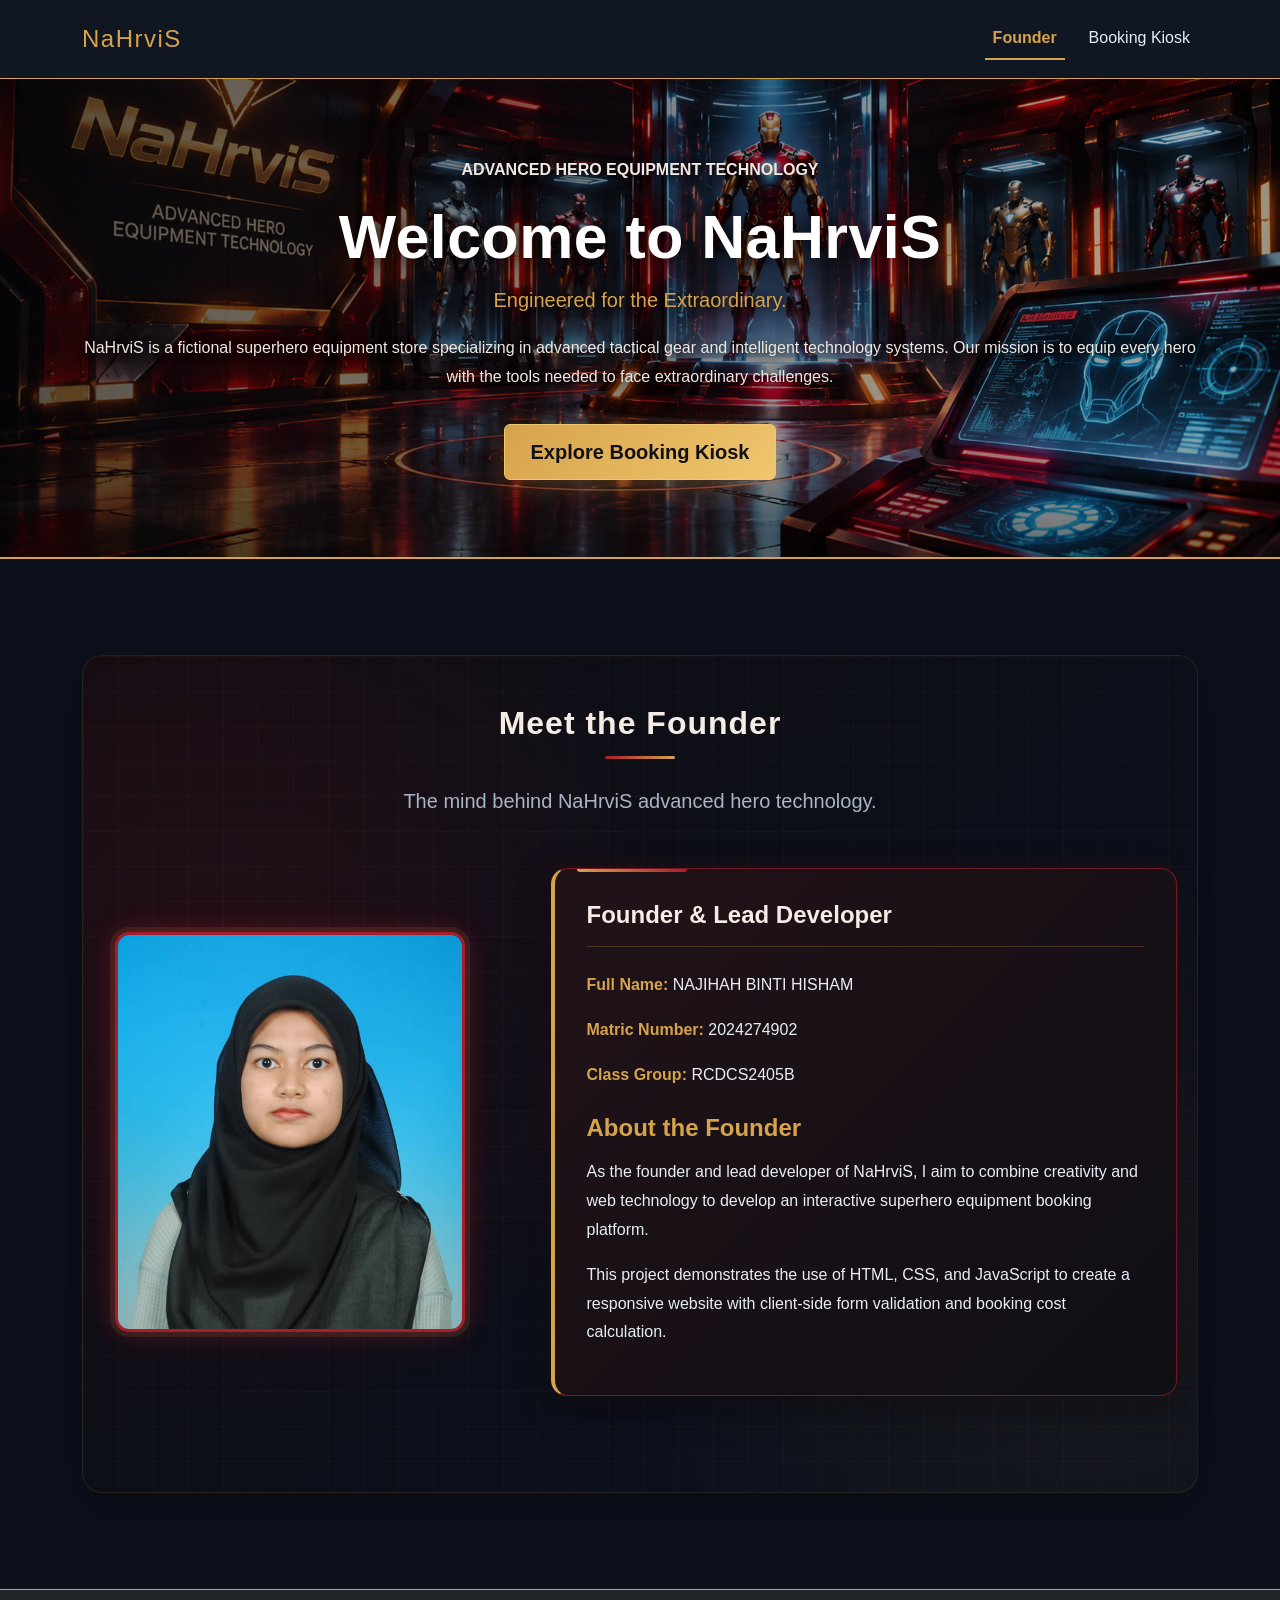
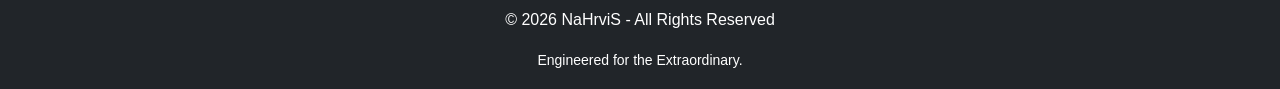
==== index.html @ 7356eefc "Initial commit - Final NaHrviS website" ====
<!DOCTYPE html>
<html lang="en">

<head>
    <meta charset="UTF-8">
    <meta name="viewport" content="width=device-width, initial-scale=1.0">
    <title>NaHrviS - Founder</title>
    <!-- Bootstrap CSS CDN -->
    <link href="https://cdn.jsdelivr.net/npm/bootstrap@5.3.3/dist/css/bootstrap.min.css" rel="stylesheet">
    <!-- Custom CSS (must be after Bootstrap) -->
    <link rel="stylesheet" href="css/style.css">
</head>

<body>
    <!-- NavigationBar -->
    <nav class="navbar navbar-expand-lg navbar-dark bg-dark">
        <div class="container">
            <a class="navbar-brand" href="index.html">NaHrviS</a>
            <button class="navbar-toggler" type="button" data-bs-toggle="collapse" data-bs-target="#mainNavbar"
                aria-controls="mainNavbar" aria-expanded="false" aria-label="Toggle navigation">
                <span class="navbar-toggler-icon"></span>
            </button>
            <div class="collapse navbar-collapse" id="mainNavbar">
                <ul class="navbar-nav ms-auto mb-2 mb-lg-0">
                    <li class="nav-item">
                        <a class="nav-link active" href="index.html">Founder</a>
                    </li>
                    <li class="nav-item">
                        <a class="nav-link" href="kiosk.html">Booking Kiosk</a>
                    </li>
                </ul>
            </div>
        </div>
    </nav>

    <!--HeroSection-->
    <header class="hero-section text-center text-white p-5">
        <div class="container">
            <p class="fw-bold text-uppercase">
                Advanced Hero Equipment Technology
            </p>
            
            <h1 class="display-4 fw-bold">
                Welcome to NaHrviS
            </h1>
            
            <p class="lead">
                Engineered for the Extraordinary.
            </p>
            
            <p>
                NaHrviS is a fictional superhero equipment store
                specializing in advanced tactical gear and intelligent
                technology systems. Our mission is to equip every hero
                with the tools needed to face extraordinary challenges.
            </p>
            
            <a href="kiosk.html" class="btn btn-warning btn-lg mt-3">
                Explore Booking Kiosk
            </a>
        </div>
    </header>

    <!-- Main Founder Content -->
    <main class="container my-5">
    
        <section class="founder-section">
        <!-- Section Heading -->
        <section class="text-center mb-5">
            <h2 class="fw-bold">Meet the Founder</h2>
            <p class="lead">
                The mind behind NaHrviS advanced hero technology.
            </p>
        </section>
    
        <!-- Founder Profile Section -->
        <section class="row align-items-center g-4 mb-5">
    
            <!-- Founder Picture -->
            <div class="col-md-5 text-center">
                <img src="images/GAMBAR PASPORT.jpg" alt="Portrait of the NaHrviS founder" class="img-fluid rounded shadow">
            </div>
    
            <!-- Founder Information -->
            <div class="col-md-7 founder-info-card">
                <h3 class="fw-bold">Founder & Lead Developer</h3>
    
                <p>
                    <strong>Full Name:</strong>
                    NAJIHAH BINTI HISHAM
                </p>
    
                <p>
                    <strong>Matric Number:</strong>
                    2024274902
                </p>
    
                <p>
                    <strong>Class Group:</strong>
                    RCDCS2405B
                </p>
    
                <h4 class="mt-4">About the Founder</h4>
    
                <p>
                    As the founder and lead developer of NaHrviS,
                    I aim to combine creativity and web technology
                    to develop an interactive superhero equipment
                    booking platform.
                </p>
    
                <p>
                    This project demonstrates the use of HTML,
                    CSS, and JavaScript to create a responsive
                    website with client-side form validation
                    and booking cost calculation.
                </p>
    
            </div>
        </section>
        </section>
    </main>

    <!-- Footer -->
    <footer class="footer mt-auto py-3 bg-dark text-white text-center">
        <div class="container">
            <p>&copy; 2026 NaHrviS - All Rights Reserved</p>
            <p class="mb-0 small">Engineered for the Extraordinary.</p>
        </div>
    </footer>

    <!-- Bootstrap JS CDN -->
    <script src="https://cdn.jsdelivr.net/npm/bootstrap@5.3.3/dist/js/bootstrap.bundle.min.js"></script>

    <!-- External JavaScript -->
    <script src="js/main.js"></script>
</body>

</html>
---- css/style.css ----
/* 1. Theme Color Variables */
:root {
    --primary-bg: #0B101B;
    --secondary-bg: #151E2D;
    --accent-red: #A91D2A;
    --accent-gold: #D6A34B;
    --accent-cyan: #36C5E5;
    --text-light: #E8EDF5;
    --text-muted: #A9B4C5;
}

/* 2. Global Body Styling */
body {
    font-family: Arial, Helvetica, sans-serif;
    background-color: var(--primary-bg);
    color: var(--text-light);
    margin: 0;
    min-height: 100vh;

    display: flex;
    flex-direction: column;
}

/* 3. Main Content Layout */
main {
    flex: 1;
}

/* 4. Global Heading Styling */
h1,
h2,
h3,
h4,
h5,
h6 {
    font-weight: 700;
}

/* 5. Global Paragraph Styling */
p {
    line-height: 1.7;
}

/* 6. Hero Section */
.hero-section {
    background: linear-gradient(135deg,
            #151E2D 0%,
            #0B101B 65%,
            #43151E 100%);

    padding: 5rem 1rem;
    border-bottom: 2px solid var(--accent-gold);
}

/* 7. Hero Heading */
.hero-section h1 {
    color: #FFFFFF;
}

/* 8. Hero Description */
.hero-section .lead {
    color: var(--accent-gold);
}

/* 9. Footer Styling */
.footer {
    border-top: 1px solid var(--accent-gold);
    margin-top: auto;
}

/* 10. Responsive Adjustments */
@media (max-width: 768px) {
    .hero-section {
        padding: 3rem 1rem;
    }

    .hero-section h1 {
        font-size: 2rem;
    }
}

.navbar {
    background-color: #101722 !important;
    border-bottom: 1px solid var(--accent-gold);
    padding: 1rem 0;
}

/* Brand Logo Text */
.navbar-brand {
    color: var(--accent-gold) !important;
    font-size: 1.5rem;
    letter-spacing: 1.5px;
    transition: color 0.3s ease;
}

.navbar-brand:hover {
    color: var(--accent-cyan) !important;
}

/* Navigation Links */
.navbar .nav-link {
    color: var(--text-light) !important;
    font-weight: 500;
    margin-left: 1rem;
    transition: color 0.3s ease;
}

/* Hover Effect */
.navbar .nav-link:hover {
    color: var(--accent-gold) !important;
}

/* Active Page Indicator */
.navbar .nav-link.active {
    color: var(--accent-gold) !important;
    font-weight: 700;
    border-bottom: 2px solid var(--accent-gold);
}

/* Mobile Navigation */
@media (max-width: 991px) {
    .navbar .nav-link {
        margin-left: 0;
        padding: 0.75rem 0;
    }

    .navbar .nav-link.active {
        border-bottom: none;
        border-left: 3px solid var(--accent-gold);
        padding-left: 0.75rem;
    }
}

main section h2 {
    color: var(--accent-gold);
    margin-bottom: 1rem;
}

main section h3 {
    color: var(--accent-cyan);
    margin-bottom: 1.5rem;
}

main section h4 {
    color: var(--accent-gold);
    margin-bottom: 1rem;
}

/* Founder Section Description */
main section .lead {
    color: var(--text-muted);
}

/* Founder Profile Image */
main section img {
    width: 100%;
    max-width: 350px;
    height: 400px;
    object-fit: cover;

    border: 3px solid var(--accent-gold);
    border-radius: 16px !important;

    box-shadow: 0 0 25px rgba(214, 163, 75, 0.25) !important;

    transition: transform 0.3s ease,
        box-shadow 0.3s ease;
}

/* Founder Image Hover Effect */
main section img:hover {
    transform: translateY(-5px);

    box-shadow: 0 0 35px rgba(214, 163, 75, 0.45) !important;
}

/* Founder Information Text */
main section p {
    color: var(--text-light);
}

/* Founder Information Labels */
main section strong {
    color: var(--accent-gold);
}

/* Mobile Founder Image */
@media (max-width: 768px) {
    main section img {
        max-width: 280px;
        height: 320px;
    }

    main section h2 {
        font-size: 1.8rem;
    }

    main section h3 {
        font-size: 1.5rem;
    }
}

/* Booking Form Container */
#bookingForm {
    background-color: var(--secondary-bg);
    padding: 2rem;
    border: 1px solid rgba(214, 163, 75, 0.3);
    border-radius: 16px;

    box-shadow: 0 8px 30px rgba(0, 0, 0, 0.3);
}

/* Form Fieldsets */
#bookingForm fieldset {
    background-color: #101722;
    border: 1px solid #39475B !important;
    border-radius: 12px !important;
}

/* Fieldset Legends */
#bookingForm legend {
    color: var(--accent-gold);
    font-size: 1.2rem;
    font-weight: 700;
}

/* Form Labels */
#bookingForm .form-label,
#bookingForm .form-check-label {
    color: var(--text-light);
    font-weight: 500;
}

/* Text and Number Inputs */
#bookingForm .form-control,
#bookingForm .form-select {
    background-color: #0B101B;
    color: var(--text-light);
    border: 1px solid #526078;

    padding: 0.8rem 1rem;
    border-radius: 8px;
}

/* Input Placeholder */
#bookingForm .form-control::placeholder {
    color: #A9B4C5;
    opacity: 1;
}

/* Dropdown Options */
#bookingForm .form-select option {
    background-color: #0B101B;
    color: #E8EDF5;
}

/* Input Focus Effect */
#bookingForm .form-control:focus,
#bookingForm .form-select:focus {
    background-color: #0B101B;
    color: #FFFFFF;

    border-color: var(--accent-gold);
    box-shadow: 0 0 0 0.2rem rgba(214, 163, 75, 0.2);
}

/* Checkbox Styling */
#bookingForm .form-check-input {
    background-color: #0B101B;
    border: 1px solid var(--accent-gold);
    cursor: pointer;
}

#bookingForm .form-check-input:checked {
    background-color: var(--accent-gold);
    border-color: var(--accent-gold);
}

/* Optional Upgrades Description */
#bookingForm .text-muted {
    color: var(--text-muted) !important;
}

/* Error Message Spacing */
#bookingForm .text-danger {
    margin-top: 0.35rem;
    font-size: 0.875rem;
}

/* Mobile Form Layout */
@media (max-width: 768px) {
    #bookingForm {
        padding: 1rem;
    }

    #bookingForm fieldset {
        padding: 1rem !important;
    }

    #bookingForm legend {
        font-size: 1.05rem;
    }
}

#bookingForm .btn-warning {
    background-color: var(--accent-gold);
    color: #0B101B;
    border: 2px solid var(--accent-gold);
    font-weight: 700;
    border-radius: 8px;
    padding: 0.8rem 1.5rem;

    transition: all 0.3s ease;
}

/* Calculate Button Hover */
#bookingForm .btn-warning:hover {
    background-color: #F0C46B;
    border-color: #F0C46B;
    color: #0B101B;

    transform: translateY(-2px);
    box-shadow: 0 0 20px rgba(214, 163, 75, 0.4);
}

/* Reset Button */
#bookingForm .btn-outline-secondary {
    background-color: transparent;
    color: var(--text-light);
    border: 2px solid #718096;
    font-weight: 600;
    border-radius: 8px;
    padding: 0.8rem 1.5rem;

    transition: all 0.3s ease;
}

/* Reset Button Hover */
#bookingForm .btn-outline-secondary:hover {
    background-color: var(--accent-red);
    border-color: var(--accent-red);
    color: #FFFFFF;
}

/* Keyboard Focus */
#bookingForm .btn:focus-visible {
    outline: 3px solid var(--accent-cyan);
    outline-offset: 3px;
}

/* Booking Summary Panel */
#bookingResult {
    background-color: var(--secondary-bg);
    border: 2px solid var(--accent-gold) !important;
    border-radius: 16px !important;
    box-shadow: 0 0 25px rgba(214, 163, 75, 0.15);
}

/* Keep Results Hidden Before Calculation */
#bookingResult[hidden] {
    display: none !important;
}

/* Booking Summary Heading */
#bookingResult h3 {
    color: var(--accent-gold);
    margin-bottom: 1.5rem;
}

/* Booking Result Details */
#resultDetails {
    color: var(--text-light);
    line-height: 1.8;
}

/* Result Text Labels */
#resultDetails strong {
    color: var(--accent-gold);
}

/* Mobile Button Layout */
@media (max-width: 576px) {
    #bookingForm .btn {
        width: 100%;
    }
}

.hero-section {
    position: relative;

    /* Cinematic armory background */
    background-image:
            linear-gradient(90deg,
                rgba(8, 8, 12, 0.68) 0%,
                rgba(15, 5, 9, 0.48) 50%,
                rgba(8, 8, 12, 0.30) 100%),
            url("../images/WelcomeBG.png");

    background-size: cover;
    background-position: center;
    background-repeat: no-repeat;

    /* Hero dimensions */
    min-height: 480px;

    display: flex;
    align-items: center;
    justify-content: center;

    padding: 90px 24px;

    /* Red and gold details */
    border-bottom: 2px solid #D6A34B;
    box-shadow: inset 0 -50px 80px rgba(0, 0, 0, 0.35);
}

/* Keep hero content above the background */
.hero-section>* {
    position: relative;
    z-index: 1;
}

/* Main heading */
.hero-section h1 {
    color: #FFFFFF;
    font-size: clamp(2.2rem, 5vw, 3.8rem);
    font-weight: 800;
    letter-spacing: 0.5px;

    text-shadow: 0 4px 20px rgba(0, 0, 0, 0.9);
}

/* Supporting text */
.hero-section p {
    color: #F0E7E2;
    line-height: 1.8;
    text-shadow: 0 2px 10px rgba(0, 0, 0, 0.9);
}

/* Hero call-to-action button */
.hero-section .btn {
    background: linear-gradient(135deg,
            #D6A34B,
            #F0C66E);

    color: #101015;
    border: 1px solid #F0C66E;

    font-weight: 700;
    padding: 12px 26px;
    border-radius: 6px;

    box-shadow: 0 6px 25px rgba(214, 163, 75, 0.25);

    transition: all 0.3s ease;
}

.hero-section .btn:hover {
    background: #F0C66E;
    color: #101015;

    transform: translateY(-3px);

    box-shadow: 0 8px 30px rgba(214, 163, 75, 0.45);
}

@media (max-width: 768px) {

    .hero-section {
        min-height: 420px;

        padding: 70px 20px;

        background-position: 58% center;

        background-image:
            linear-gradient(rgba(8, 8, 12, 0.86),
                rgba(15, 5, 9, 0.82)),
            url("../images/WelcomeBG.png");
    }

    .hero-section h1 {
        font-size: 2.2rem;
    }

    .hero-section p {
        font-size: 0.95rem;
    }

    .hero-section .btn {
        padding: 11px 22px;
    }
}

/* Founder Section Background */
.founder-section {
    position: relative;
    padding-top: 3rem;
    padding-bottom: 3rem;
}

/* Founder Profile Image */
.founder-section img {
    display: block;
    width: 100%;
    max-width: 350px;
    height: 400px;
    object-fit: cover;

    border: 3px solid #A91D2A;
    border-radius: 14px !important;

    box-shadow:
        0 0 0 5px rgba(214, 163, 75, 0.10),
        0 0 25px rgba(169, 29, 42, 0.35),
        0 0 50px rgba(169, 29, 42, 0.12) !important;

    transition:
        transform 0.3s ease,
        box-shadow 0.3s ease;
}

/* Founder Image Hover */
.founder-section img:hover {
    transform: translateY(-5px);

    box-shadow:
        0 0 0 5px rgba(214, 163, 75, 0.18),
        0 0 35px rgba(216, 31, 42, 0.55),
        0 0 65px rgba(216, 31, 42, 0.20) !important;
}

/* Founder Section Heading */
.founder-section h2 {
    color: #D6A34B;
    letter-spacing: 1px;
}

/* Mobile Founder Image */
@media (max-width: 768px) {

    .founder-section img {
        max-width: 280px;
        height: 320px;
        margin-left: auto;
        margin-right: auto;
    }
}

/* Premium Founder Information Card */
.founder-section .founder-info-card {
    position: relative;

    background: linear-gradient(135deg,
            rgba(35, 19, 25, 0.96),
            rgba(15, 15, 21, 0.98));

    border: 1px solid rgba(169, 29, 42, 0.65);
    border-left: 4px solid #D6A34B;

    border-radius: 16px;
    padding: 2rem;

    box-shadow:
        0 10px 35px rgba(0, 0, 0, 0.35),
        0 0 25px rgba(169, 29, 42, 0.12);

    transition:
        border-color 0.3s ease,
        box-shadow 0.3s ease;
}

/* Decorative Top Accent */
.founder-section .founder-info-card::before {
    content: "";
    position: absolute;

    top: 0;
    left: 22px;

    width: 110px;
    height: 3px;

    background: linear-gradient(90deg,
            #D6A34B,
            #A91D2A);

    border-radius: 0 0 4px 4px;
}

/* Card Hover Effect */
.founder-section .founder-info-card:hover {
    border-color: rgba(214, 163, 75, 0.65);

    box-shadow:
        0 12px 40px rgba(0, 0, 0, 0.45),
        0 0 30px rgba(169, 29, 42, 0.20);
}

/* Founder Role Heading */
.founder-section .founder-info-card h3 {
    color: #F5EDE5;
    font-size: 1.5rem;
    font-weight: 700;

    padding-bottom: 1rem;
    margin-bottom: 1.5rem;

    border-bottom: 1px solid rgba(214, 163, 75, 0.25);
}

/* About the Founder Heading */
.founder-section .founder-info-card h4 {
    color: #D6A34B;
    margin-top: 1.5rem;
}

/* Information Labels */
.founder-section .founder-info-card strong {
    color: #D6A34B;
}

/* Founder Description */
.founder-section .founder-info-card p {
    color: #E8EDF5;
    line-height: 1.8;
}

/* Mobile Card Adjustments */
@media (max-width: 768px) {

    .founder-section .founder-info-card {
        padding: 1.5rem;
        margin-top: 1.5rem;
    }

    .founder-section .founder-info-card h3 {
        font-size: 1.3rem;
    }
}

/* Futuristic Founder Section Background */
.founder-section {
    position: relative;
    isolation: isolate;

    background:
        radial-gradient(circle at 12% 35%,
            rgba(169, 29, 42, 0.13),
            transparent 42%),
        radial-gradient(circle at 90% 75%,
            rgba(214, 163, 75, 0.07),
            transparent 38%),
        linear-gradient(135deg,
            #100C12,
            #0B101B 70%);

    border: 1px solid rgba(214, 163, 75, 0.12);
    border-radius: 20px;

    padding: 3rem 2rem;
    margin-top: 3rem;
    margin-bottom: 3rem;

    box-shadow: 0 15px 45px rgba(0, 0, 0, 0.25);
}

/* Subtle Technology Grid */
.founder-section::before {
    content: "";
    position: absolute;
    inset: 0;

    background-image:
        linear-gradient(rgba(214, 163, 75, 0.035) 1px,
            transparent 1px),
        linear-gradient(90deg,
            rgba(214, 163, 75, 0.035) 1px,
            transparent 1px);

    background-size: 35px 35px;
    border-radius: inherit;

    pointer-events: none;
    z-index: -1;
}

/* Founder Main Heading */
.founder-section h2 {
    color: #F5EDE5;
    text-align: center;
    font-weight: 800;
    letter-spacing: 1px;

    margin-bottom: 1.5rem;
}

/* Gold Decorative Line Under Heading */
.founder-section h2::after {
    content: "";
    display: block;

    width: 70px;
    height: 3px;

    background: linear-gradient(90deg,
            #A91D2A,
            #D6A34B);

    margin: 14px auto 0;
    border-radius: 3px;
}

/* Improve Text Readability */
.founder-section p {
    line-height: 1.85;
}

/* Keep Profile Card and Image Above Grid */
.founder-section img,
.founder-section .founder-info-card {
    position: relative;
    z-index: 1;
}

/* Mobile Founder Section */
@media (max-width: 768px) {

    .founder-section {
        padding: 2rem 1rem;
        margin-top: 2rem;
        margin-bottom: 2rem;
        border-radius: 14px;
    }

    .founder-section h2 {
        font-size: 1.8rem;
    }
}

/* Booking Kiosk Header */
.kiosk-page .hero-section {
    position: relative;
    isolation: isolate;

    background-image:
        linear-gradient(110deg,
            rgba(8, 7, 12, 0.96) 0%,
            rgba(47, 9, 20, 0.92) 50%,
            rgba(12, 8, 15, 0.96) 100%),
        url("../images/WelcomeBG.png");

    background-size: cover;
    background-position: center;
    background-repeat: no-repeat;

    min-height: 350px;
    padding: 75px 24px !important;

    border-bottom: 3px solid #D6A34B;

    box-shadow:
        inset 0 -45px 65px rgba(0, 0, 0, 0.40),
        0 12px 35px rgba(169, 29, 42, 0.12);
}

/* Booking Header Title */
.kiosk-page .hero-section h1 {
    color: #F5EDE5;
    font-size: clamp(2rem, 4vw, 3.4rem);
    font-weight: 800;
    letter-spacing: 1px;
    line-height: 1.2;

    text-shadow: 0 3px 15px rgba(0, 0, 0, 0.75);
}

/* Decorative Gold Line */
.kiosk-page .hero-section h1::after {
    content: "";
    display: block;

    width: 90px;
    height: 3px;

    margin: 20px auto 0;

    background: linear-gradient(90deg,
            #A91D2A,
            #D6A34B);

    border-radius: 4px;
}

/* Booking Header Subtitle */
.kiosk-page .hero-section .lead {
    color: #F0C66E;
    font-weight: 600;
    margin-top: 20px;
}

/* Booking Header Description */
.kiosk-page .hero-section p:not(.lead) {
    color: #E8DDE0;
    max-width: 750px;
    margin-left: auto;
    margin-right: auto;
    line-height: 1.7;
}

/* Mobile Booking Header */
@media (max-width: 768px) {

    .kiosk-page .hero-section {
        min-height: 300px;
        padding: 55px 18px !important;
    }

    .kiosk-page .hero-section h1 {
        font-size: 2rem;
    }

    .kiosk-page .hero-section p {
        font-size: 0.95rem;
    }
}

/* Booking Form Section Panels */
.kiosk-page #bookingForm fieldset {
    position: relative;

    background: linear-gradient(135deg,
            rgba(32, 18, 25, 0.98),
            rgba(13, 13, 19, 0.98));

    border: 1px solid rgba(169, 29, 42, 0.65) !important;
    border-left: 4px solid #D6A34B !important;

    border-radius: 16px !important;

    box-shadow:
        0 10px 30px rgba(0, 0, 0, 0.25),
        0 0 20px rgba(169, 29, 42, 0.10);

    transition:
        border-color 0.3s ease,
        box-shadow 0.3s ease;
}

/* Panel Hover */
.kiosk-page #bookingForm fieldset:hover {
    border-color: rgba(214, 163, 75, 0.75) !important;

    box-shadow:
        0 12px 35px rgba(0, 0, 0, 0.35),
        0 0 25px rgba(169, 29, 42, 0.18);
}

/* Panel Legend */
.kiosk-page #bookingForm fieldset legend {
    color: #D6A34B;

    font-size: 1.15rem;
    font-weight: 700;
    letter-spacing: 0.6px;

    background: #171017;
    border: 1px solid rgba(214, 163, 75, 0.25);
    border-radius: 8px;

    padding: 8px 16px !important;
    margin-bottom: 1rem;
}

/* Panel Labels */
.kiosk-page #bookingForm fieldset .form-label,
.kiosk-page #bookingForm fieldset .form-check-label {
    color: #F5EDE5;
    font-weight: 500;
}

/* Optional Upgrades Description */
.kiosk-page #bookingForm fieldset .text-muted {
    color: #BDB0B5 !important;
    line-height: 1.7;
}

/* Mobile Panel Adjustments */
@media (max-width: 768px) {

    .kiosk-page #bookingForm fieldset {
        padding: 1.25rem !important;
        border-radius: 12px !important;
    }

    .kiosk-page #bookingForm fieldset legend {
        font-size: 1rem;
        padding: 7px 12px !important;
    }
}

/* Booking Text, Number and Select Fields */
.kiosk-page #bookingForm .form-control,
.kiosk-page #bookingForm .form-select {
    background-color: #100D12;
    color: #F5EDE5;

    border: 1px solid #713540;
    border-radius: 10px;

    padding: 12px 15px;
    min-height: 48px;

    transition:
        border-color 0.25s ease,
        box-shadow 0.25s ease,
        background-color 0.25s ease;
}

/* Placeholder Text */
.kiosk-page #bookingForm .form-control::placeholder {
    color: #A99DA3;
    opacity: 1;
}

/* Input Hover */
.kiosk-page #bookingForm .form-control:hover,
.kiosk-page #bookingForm .form-select:hover {
    border-color: #B84A55;
}

/* Gold Focus Effect */
.kiosk-page #bookingForm .form-control:focus,
.kiosk-page #bookingForm .form-select:focus {
    background-color: #171017;
    color: #FFFFFF;

    border-color: #D6A34B;

    box-shadow:
        0 0 0 3px rgba(214, 163, 75, 0.18),
        0 0 18px rgba(214, 163, 75, 0.12);

    outline: none;
}

/* Dropdown Options */
.kiosk-page #bookingForm .form-select option {
    background-color: #171017;
    color: #F5EDE5;
}

/* Dropdown Arrow */
.kiosk-page #bookingForm .form-select {
    color-scheme: dark;
    padding-right: 2.5rem;
}

/* Checkbox Styling */
.kiosk-page #bookingForm .form-check-input {
    background-color: #100D12;
    border: 2px solid #8C3440;

    width: 1.2rem;
    height: 1.2rem;

    cursor: pointer;
}

/* Checkbox Checked State */
.kiosk-page #bookingForm .form-check-input:checked {
    background-color: #D6A34B;
    border-color: #D6A34B;
}

/* Checkbox Focus */
.kiosk-page #bookingForm .form-check-input:focus {
    border-color: #D6A34B;
    box-shadow: 0 0 0 3px rgba(214, 163, 75, 0.20);
}

/* Checkbox Label */
.kiosk-page #bookingForm .form-check-label {
    cursor: pointer;
    padding-left: 5px;
}

/* Validation Error Messages */
.kiosk-page #bookingForm .text-danger {
    color: #FF858D !important;
    font-weight: 500;
    margin-top: 5px;
}

/* Mobile Input Adjustments */
@media (max-width: 768px) {

    .kiosk-page #bookingForm .form-control,
    .kiosk-page #bookingForm .form-select {
        font-size: 1rem;
        min-height: 46px;
    }
}

/* Shared Booking Button Styling */
.kiosk-page #bookingForm button[type="submit"],
.kiosk-page #bookingForm button[type="reset"] {
    min-height: 52px;
    padding: 12px 26px;

    border-radius: 10px;
    font-size: 1rem;
    font-weight: 700;
    letter-spacing: 0.4px;

    transition:
        transform 0.25s ease,
        box-shadow 0.25s ease,
        background-color 0.25s ease,
        border-color 0.25s ease;
}

/* Calculate Booking Button */
.kiosk-page #bookingForm button[type="submit"] {
    background: linear-gradient(135deg,
            #A91D2A,
            #741520);

    color: #FFFFFF;
    border: 1px solid #D6A34B;

    box-shadow:
        0 5px 18px rgba(169, 29, 42, 0.25);
}

/* Calculate Hover */
.kiosk-page #bookingForm button[type="submit"]:hover {
    background: linear-gradient(135deg,
            #C62838,
            #911D2B);

    color: #FFFFFF;
    border-color: #F0C66E;

    transform: translateY(-2px);

    box-shadow:
        0 8px 25px rgba(169, 29, 42, 0.40);
}

/* Reset Button */
.kiosk-page #bookingForm button[type="reset"] {
    background-color: #191117;
    color: #F0C66E;

    border: 1px solid #D6A34B;
}

/* Reset Hover */
.kiosk-page #bookingForm button[type="reset"]:hover {
    background-color: #322029;
    color: #FFFFFF;

    border-color: #F0C66E;

    transform: translateY(-2px);
}

/* Keyboard Focus */
.kiosk-page #bookingForm button:focus-visible {
    outline: 3px solid #F0C66E;
    outline-offset: 3px;
}

/* Button Press Animation */
.kiosk-page #bookingForm button:active {
    transform: translateY(0);
}

/* Mobile Booking Buttons */
@media (max-width: 576px) {

    .kiosk-page #bookingForm button[type="submit"],
    .kiosk-page #bookingForm button[type="reset"] {
        width: 100%;
    }
}

/* Reduced Motion Accessibility */
@media (prefers-reduced-motion: reduce) {

    .kiosk-page #bookingForm button {
        transition: none;
    }
}
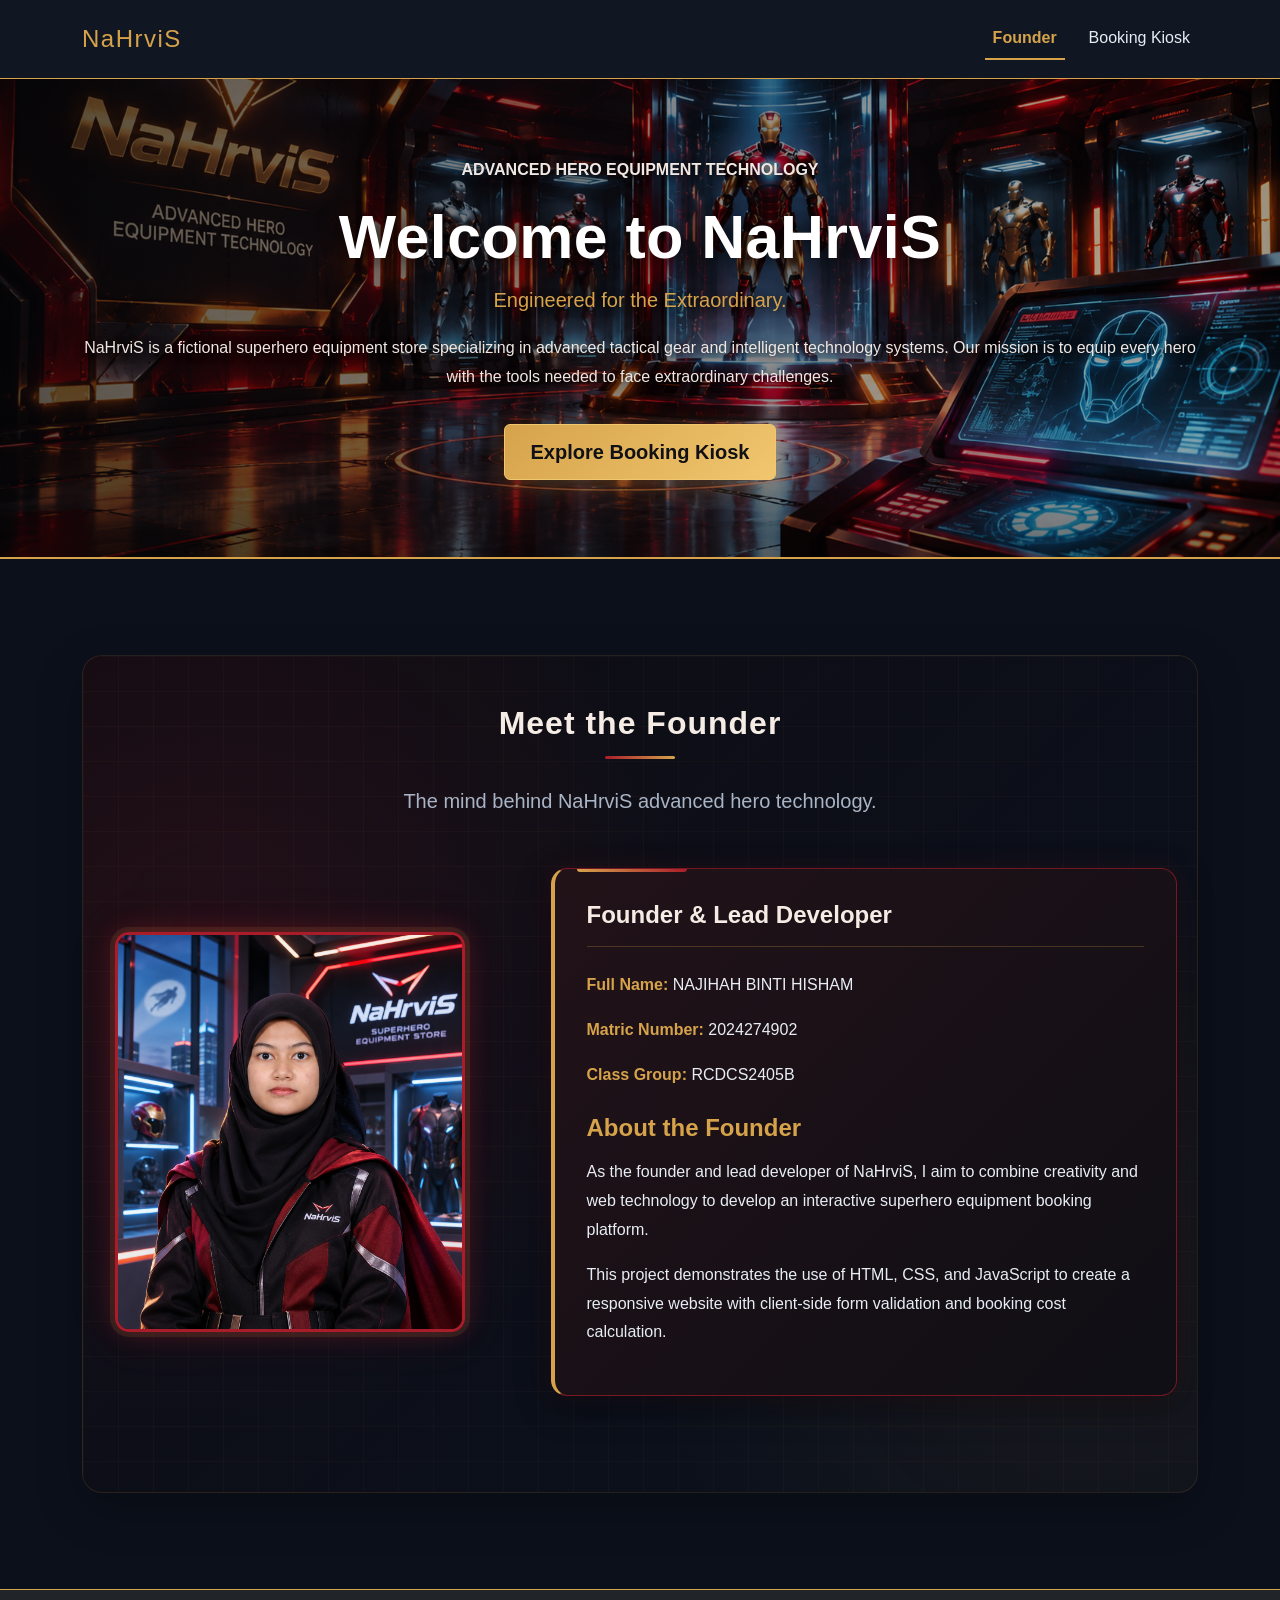
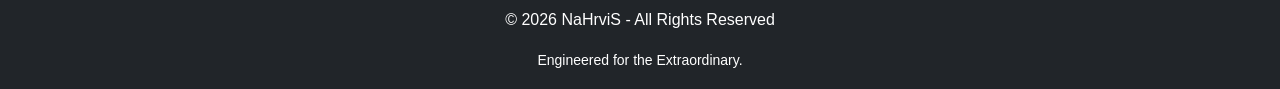
==== commit 5203b288: "Update NaHrviS founder profile image" ====
--- a/index.html
+++ b/index.html
@@ -78,7 +78,7 @@
     
             <!-- Founder Picture -->
             <div class="col-md-5 text-center">
-                <img src="images/GAMBAR PASPORT.jpg" alt="Portrait of the NaHrviS founder" class="img-fluid rounded shadow">
+                <img src="images/Founder.png" alt="Portrait of the NaHrviS founder" class="img-fluid rounded shadow">
             </div>
     
             <!-- Founder Information -->
